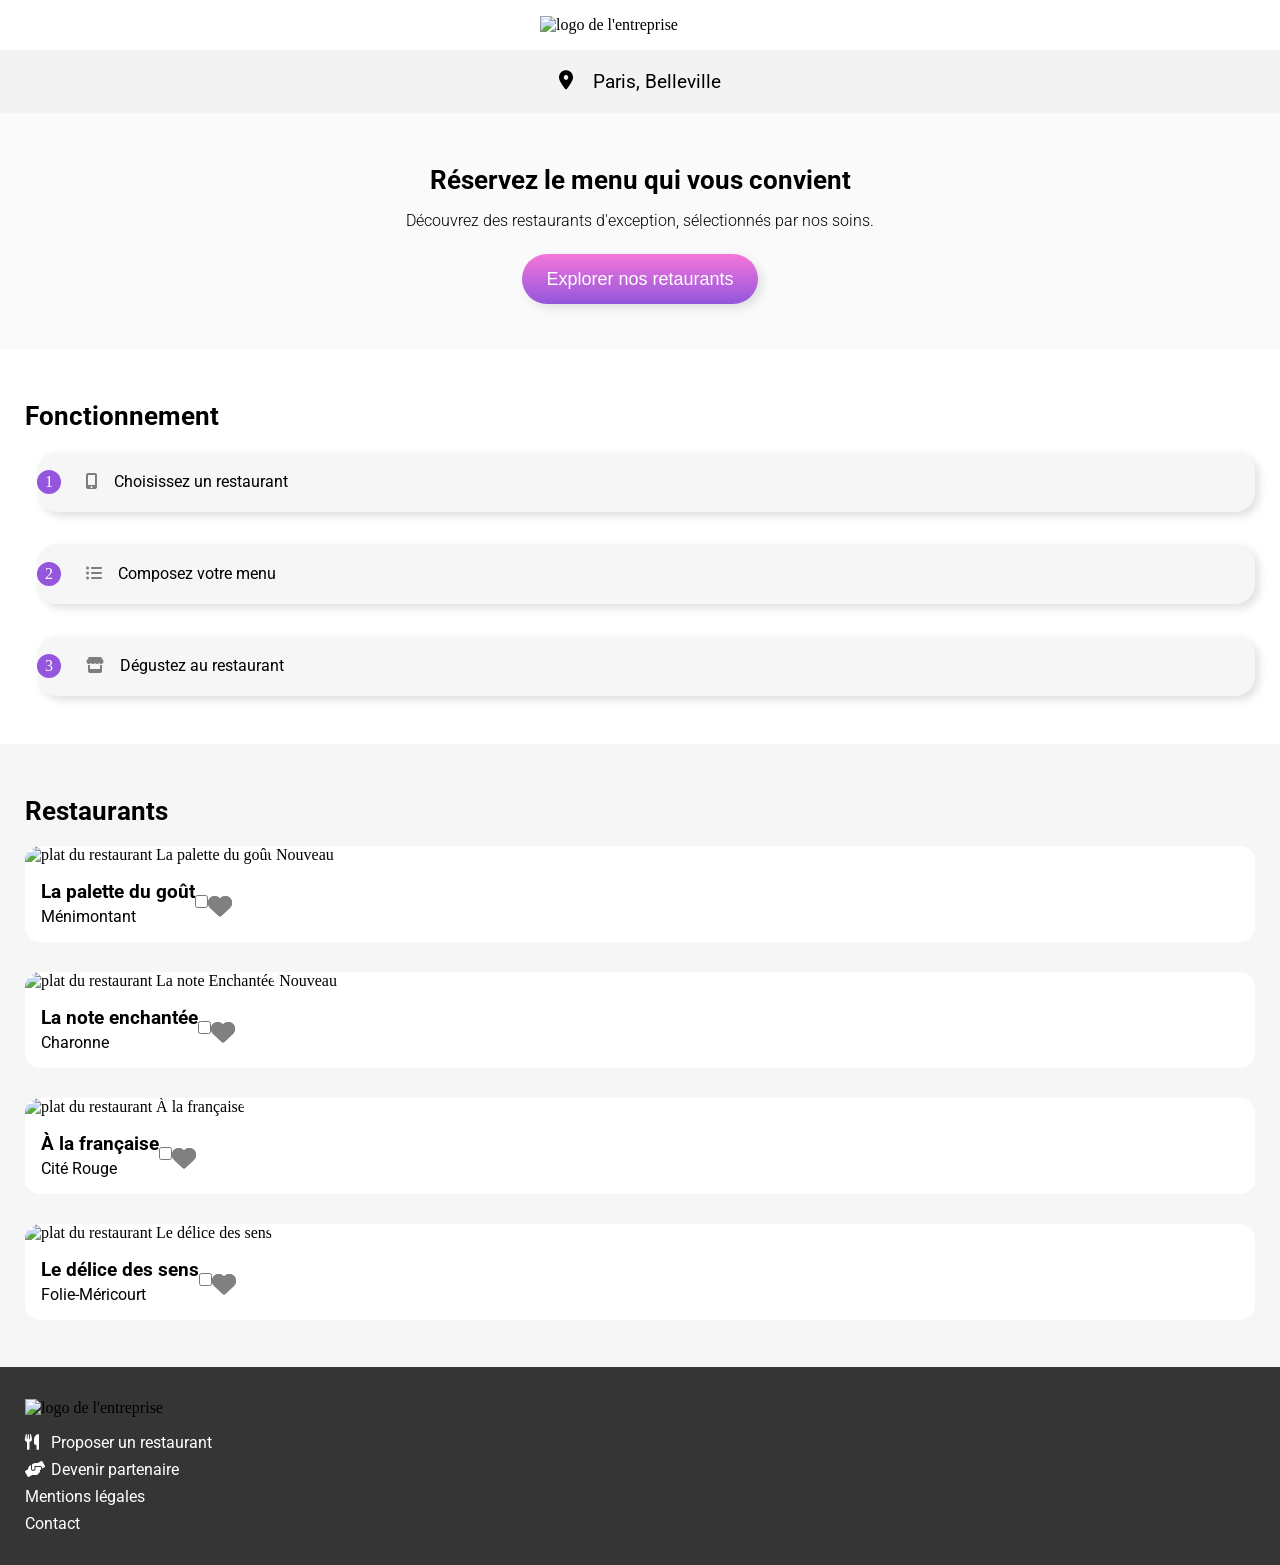
==== index.html @ 85a608c7 "suppression du test" ====
<!DOCTYPE html>
<html lang="fr">

<head>

    <meta charset="UTF-8">
    <meta name="viewport" content="width=device-width, initial-scale=1">
    <title>Oh my food</title>

    <link rel="shortcut icon" type="image/png" href="images/fauvicon.png">

    <link rel="stylesheet" type="text/css" href="style/css/accueil.css">
    <link rel="stylesheet" href="https://cdnjs.cloudflare.com/ajax/libs/font-awesome/6.0.0-beta3/css/all.min.css"
        integrity="sha512-Fo3rlrZj/k7ujTnHg4CGR2D7kSs0v4LLanw2qksYuRlEzO+tcaEPQogQ0KaoGN26/zrn20ImR1DfuLWnOo7aBA=="
        crossorigin="anonymous" referrerpolicy="no-referrer" />
    
    <link href="https://fonts.googleapis.com/css2?family=Inria+Sans:ital,wght@0,300;0,400;0,700;1,300;1,400;1,700&family=Roboto:ital,wght@0,100;0,300;0,400;0,700;1,100;1,300&display=swap" rel="stylesheet">
    <link href="https://fonts.googleapis.com/css2?family=Inria+Sans:ital,wght@0,300;0,400;0,700;1,300;1,400;1,700&family=Shrikhand&display=swap" rel="stylesheet">


</head>

<body>
    <div class="loader">
        <div class="loader__itemContainer">
            <div class="loader__item loader__item--1"></div>
            <div class="loader__item loader__item--2"></div>
            <div class="loader__item loader__item--3"></div>
        </div>
    </div>

    <header>
            <img src="images/ohmyfood.png" class="black-logo" alt="logo de l'entreprise">
    </header>

    <main>
        <section>
            <div class="lieu">
                <i class="fa-map-marker-alt fas"></i>
                <address class="city">Paris, Belleville</address>
            </div>
        </section>
        <section class="reservation">
            <div class="background">
                <h2>Réservez le menu qui vous convient</h2>
                <p class="subtitle-reservation">Découvrez des restaurants d'exception, sélectionnés par nos soins.</p>
                <a class="btn-recherche" href="#">
                    <button type="submit">
                        <span class="btn">Explorer nos retaurants</span>
                </a>
            </div>
        </section>

        <section class="fonctionnement">
            <div class="container">
                <h2 class="title-fonction">Fonctionnement</h2>
            </div>
            <div>
                <ol class="etapes">
                    <li class="filter-button">
                        <div class="step-number">1</div>
                        <i class="fa-mobile-alt fas"></i>
                        <span class="filter-text">Choisissez un restaurant</span>
                    </li>
                    <li class="filter-button">
                        <div class="step-number">2</div>
                        <i class="fa-list-ul fas"></i>
                        <span class="filter-text">Composez votre menu</span>
                    </li>
                    <li class="filter-button">
                        <div class="step-number">3</div>
                        <i class="fa-store fas"></i>
                        <span class="filter-text">Dégustez au restaurant</span>
                    </li>
                </ol>
            </div>
        </section>

        <section class="restaurants">
            <div>
                <h2 class="title">Restaurants</h2>
                <div>
                    
                    <a class="menu-carte" href="la-palette-du-gout.html">
                        <div class="background-carte">
                            <img src="images/jay-wennington-N_Y88TWmGwA-unsplash.jpg" class="img-menu" alt="plat du restaurant La palette du goût">
                            <span class="nouveau">Nouveau</span>
                            <div class="description-menu">
                                <div>
                                    <h3>La palette du goût</h3>
                                    <p>Ménimontant</p>
                                </div>
                                <label class="margin-bottom">
                                    <input class="checkbox" type="checkbox" />
                                    <i class="fa-heart far unchecked"></i>
                                    <i class="fa-heart fas checked"></i>
                                </label>
                            </div>
                        </div>
                    </a>
                    
                        

                    <a class="menu-carte" href="la-note-enchantee.html">
                        <div class="background-carte">
                            <img src="images/stil-u2Lp8tXIcjw-unsplash.jpg" class="img-menu" alt="plat du restaurant La note Enchantée">
                            <span class="nouveau">Nouveau</span>
                            <div class="description-menu">
                                <div>
                                    <h3>La note enchantée</h3>
                                    <p>Charonne</p>
                                </div>
                                <label class="margin-bottom">
                                    <input class="checkbox" type="checkbox" />
                                    <i class="fa-heart far unchecked"></i>
                                    <i class="fa-heart fas checked"></i>
                                </label>
                            </div>
                        </div>
                    </a>
                
                    <a class="menu-carte" href="a-la-française.html">
                        <div class="background-carte">
                            <img src="images/toa-heftiba-DQKerTsQwi0-unsplash.jpg" class="img-menu" alt="plat du restaurant À la française">
                            <div class="description-menu">
                                <div>
                                    <h3>À la française</h3>
                                    <p>Cité Rouge</p>
                                </div>
                                <label class="margin-bottom">
                                    <input class="checkbox" type="checkbox" />
                                    <i class="fa-heart far unchecked"></i>
                                    <i class="fa-heart fas checked"></i>
                                </label>
                            </div>
                        </div>
                    </a>

                    <a class="menu-carte" href="le-delice-des-sens.html">
                        <div class="background-carte">
                            <img src="images/louis-hansel-shotsoflouis-qNBGVyOCY8Q-unsplash.jpg" class="img-menu" alt="plat du restaurant Le délice des sens">
                            <div class="description-menu">
                                <div>
                                    <h3>Le délice des sens</h3>
                                    <p>Folie-Méricourt</p>
                                </div>
                                <label class="margin-bottom">
                                    <input class="checkbox" type="checkbox" />
                                    <i class="fa-heart far unchecked"></i>
                                    <i class="fa-heart fas checked"></i>
                                </label>
                            </div>
                        </div>
                    </a>

                </div>
            </div>
        </section>

    </main>

    <footer>
        <div class="container">
            <div>
                <img src="images/ohmyfood-blanc.png" class="logo-footer" alt="logo de l'entreprise">
            </div>
            <ul>
                <li class="item1">
                    <a href="#">
                    <i class="fa-solid fa-utensils"></i>
                    Proposer un restaurant
                    </a>
                </li>
                <li class="item2">
                    <a href="#">
                    <i class="fa-solid fa-handshake-angle"></i>
                    Devenir partenaire
                    </a>
                </li>
                <li class="item2"><a href="#">Mentions légales</a></li>
                <li class="item3"><a href="#">Contact</a></li>
            </ul>
        </div>

    </footer>

</body>

</html>
---- style/css/accueil.css ----
@charset "UTF-8";
/* Général */
* {
  margin: 0;
  padding: 0; }

h2 {
  font-size: 26px;
  font-family: "Roboto";
  padding-top: 20px;
  padding-bottom: 5px; }

h3 {
  font-size: 19px;
  padding-bottom: 4px;
  font-family: "Roboto"; }

p {
  font-size: 16px;
  font-family: "Roboto"; }

address {
  font-size: 19px;
  font-family: "Roboto"; }

button {
  background: #9356dc;
  background-image: linear-gradient(0deg, rgba(147, 86, 220, 0.9), rgba(255, 121, 218, 0.9));
  border: none;
  border-radius: 30px;
  box-shadow: 4px 4px 10px #dfdfdf;
  height: 50px;
  color: #FFF;
  font-size: 18px; }

button:hover {
  background: #9f70d7;
  background: linear-gradient(360deg, #9f70d7 0%, #ff9ce4 100%);
  box-shadow: 4px 4px 10px #dfdfdf; }

/* Footer */
footer {
  background-color: #353535;
  display: flex;
  flex-direction: column;
  padding: 32px 25px; }
  footer .logo-footer {
    width: 110px;
    margin: 0 0 16px; }

ul {
  list-style-type: none; }

li > a {
  color: #FFF;
  font-family: "Roboto"; }
  li > a .fa-utensils {
    margin-right: 8px; }
  li > a .fa-handshake-angle {
    margin-right: 2px; }

.item1 {
  margin-bottom: 8px; }

.item2 {
  margin: 8px 0; }

.item3 {
  margin-top: 8px; }

/* Header */
header {
  display: flex;
  justify-content: center;
  box-shadow: 0px 0px 10px #dfdfdf;
  padding: 16px; }
  header img {
    width: 200px; }

.lieu {
  display: flex;
  justify-content: center;
  background-color: #f3f3f3;
  padding: 20px 16px;
  font-size: 19px;
  font-style: normal !important;
  font-weight: 700; }
  .lieu address {
    font-style: normal;
    font-weight: 400; }
  .lieu .fa-map-marker-alt {
    margin-right: 20px; }

a {
  text-decoration: none;
  color: black; }

.reservation {
  display: flex;
  justify-content: center;
  text-align: center;
  padding: 32px 32px 45px 32px;
  background-color: #fafafa; }
  .reservation .subtitle-reservation {
    margin-top: 11px;
    margin-bottom: 24px;
    font-weight: 300; }
  .reservation a.btn-recherche {
    color: white !important; }
    .reservation a.btn-recherche .btn {
      font-size: 18px;
      padding: 12px 24px; }

.fonctionnement {
  padding: 32px 25px; }
  .fonctionnement .container {
    width: 100%;
    display: flex;
    text-align: left; }
  .fonctionnement .title-fonction {
    margin-top: 0; }
  .fonctionnement .step-number {
    background-color: #9356DC;
    color: white;
    border-radius: 100%;
    width: 24px;
    height: 24px;
    display: flex;
    align-items: center;
    justify-content: center;
    margin: auto 0; }
  .fonctionnement ol.etapes {
    display: flex;
    flex-direction: column;
    counter-reset: filter; }
  .fonctionnement .filter-button {
    display: flex;
    background-color: #f6f6f6;
    box-shadow: 4px 4px 8px rgba(0, 0, 0, 0.125);
    border-radius: 20px;
    height: 60px;
    margin: 16px 0 16px 12px; }
  .fonctionnement .filter-text {
    margin-top: 20px;
    font-family: "Roboto"; }
  .fonctionnement i.fa-mobile-alt {
    margin-right: 16px;
    margin-top: 21px;
    margin-left: 25px;
    color: #7e7e7e; }
  .fonctionnement i.fa-list-ul {
    margin-right: 16px;
    margin-top: 21px;
    margin-left: 25px;
    color: #7e7e7e; }
  .fonctionnement i.fa-store {
    margin-right: 16px;
    margin-top: 21px;
    margin-left: 25px;
    color: #7e7e7e; }

.restaurants {
  background-color: #f6f6f6;
  padding: 32px 25px; }
  .restaurants .menu-carte {
    display: flex;
    flex-direction: column;
    padding: 15px 0; }
  .restaurants .background-carte {
    background-color: #FFF;
    border-radius: 15px; }
  .restaurants .img-menu {
    width: 100%;
    height: 200px;
    object-fit: cover;
    border-radius: 15px 15px 0 0; }
  .restaurants .description-menu {
    display: flex;
    align-items: center;
    padding: 16px; }

.fa-heart {
  display: flex;
  justify-content: flex-end;
  align-items: center;
  font-size: x-large;
  position: absolute;
  color: gray; }

/*# sourceMappingURL=accueil.css.map */
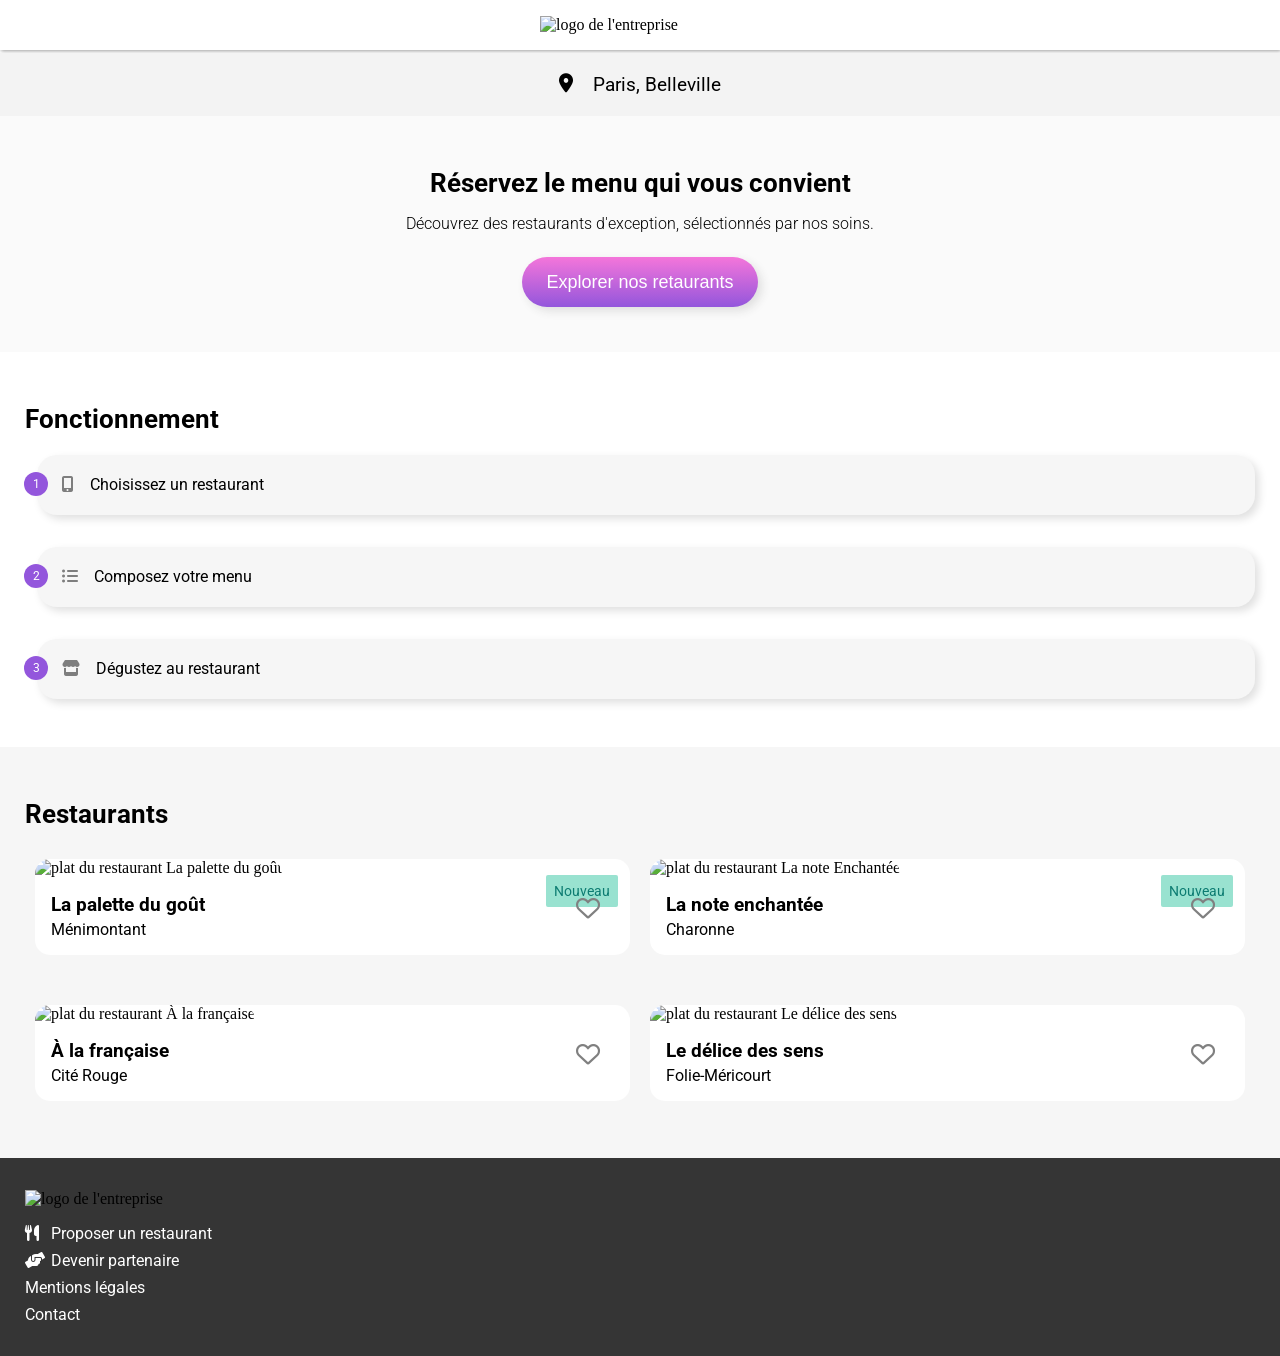
==== commit 17949b10: "Ajustement restaurants en desktop" ====
--- a/index.html
+++ b/index.html
@@ -80,7 +80,7 @@
             <div>
                 <h2 class="title">Restaurants</h2>
                 <div>
-                    
+                    <div class="restaurants-desktop">
                     <a class="menu-carte" href="la-palette-du-gout.html">
                         <div class="background-carte">
                             <img src="images/jay-wennington-N_Y88TWmGwA-unsplash.jpg" class="img-menu" alt="plat du restaurant La palette du goût">
@@ -118,7 +118,8 @@
                             </div>
                         </div>
                     </a>
-                
+                </div>
+                <div class="restaurants-desktop">
                     <a class="menu-carte" href="a-la-française.html">
                         <div class="background-carte">
                             <img src="images/toa-heftiba-DQKerTsQwi0-unsplash.jpg" class="img-menu" alt="plat du restaurant À la française">
@@ -152,7 +153,7 @@
                             </div>
                         </div>
                     </a>
-
+                </div>
                 </div>
             </div>
         </section>
--- a/style/css/accueil.css
+++ b/style/css/accueil.css
@@ -22,6 +22,14 @@
 address {
   font-size: 19px;
   font-family: "Roboto"; }
+
+.step-number {
+  font-family: "Roboto";
+  font-size: 12px; }
+
+.nouveau {
+  font-family: "Roboto";
+  font-size: 14px; }
 
 button {
   background: #9356dc;
@@ -68,15 +76,62 @@
 .item3 {
   margin-top: 8px; }
 
+/* Loader */
+.loader {
+  position: fixed;
+  height: 100vh;
+  width: 100vw;
+  background-color: rgba(255, 255, 255, 0.9);
+  animation: loader 0.01s;
+  animation-delay: 1.75s;
+  animation-fill-mode: both;
+  z-index: 10000;
+  display: flex;
+  align-items: center;
+  justify-content: center; }
+  .loader__item {
+    height: 20px;
+    width: 20px;
+    border-radius: 100%;
+    animation: jump 1s;
+    animation-iteration-count: 1; }
+    .loader__itemContainer {
+      display: flex;
+      width: 80px;
+      justify-content: space-between; }
+    .loader__item--1 {
+      background-color: #9356DC; }
+    .loader__item--2 {
+      background-color: #9356DC;
+      animation-delay: 0.25s; }
+    .loader__item--3 {
+      background-color: #9356DC;
+      animation-delay: 0.5s; }
+
+@keyframes loader {
+  to {
+    opacity: 0;
+    z-index: -10; } }
+@keyframes jump {
+  0% {
+    transform: translateY(0); }
+  25% {
+    transform: translateY(8px); }
+  75% {
+    transform: translateY(-8px); }
+  to {
+    transform: translateY(0); } }
 /* Header */
 header {
   display: flex;
   justify-content: center;
-  box-shadow: 0px 0px 10px #dfdfdf;
-  padding: 16px; }
+  box-shadow: 1px 1px 4px rgba(0, 0, 0, 0.4);
+  padding: 16px;
+  margin-bottom: 3px; }
   header img {
     width: 200px; }
 
+/* Début Main */
 .lieu {
   display: flex;
   justify-content: center;
@@ -95,6 +150,7 @@
   text-decoration: none;
   color: black; }
 
+/* Section de réservation */
 .reservation {
   display: flex;
   justify-content: center;
@@ -111,6 +167,7 @@
       font-size: 18px;
       padding: 12px 24px; }
 
+/* Section sur le fonctionnement */
 .fonctionnement {
   padding: 32px 25px; }
   .fonctionnement .container {
@@ -120,7 +177,7 @@
   .fonctionnement .title-fonction {
     margin-top: 0; }
   .fonctionnement .step-number {
-    background-color: #9356DC;
+    background: #9356DC;
     color: white;
     border-radius: 100%;
     width: 24px;
@@ -128,11 +185,14 @@
     display: flex;
     align-items: center;
     justify-content: center;
-    margin: auto 0; }
+    position: absolute;
+    left: -1px;
+    margin-top: 17px; }
   .fonctionnement ol.etapes {
     display: flex;
     flex-direction: column;
-    counter-reset: filter; }
+    counter-reset: filter;
+    position: relative; }
   .fonctionnement .filter-button {
     display: flex;
     background-color: #f6f6f6;
@@ -140,6 +200,14 @@
     border-radius: 20px;
     height: 60px;
     margin: 16px 0 16px 12px; }
+  .fonctionnement .filter-button:hover {
+    background-color: #F3E9FA; }
+  .fonctionnement .filter-button:hover .fa-mobile-alt {
+    color: #9356DC; }
+  .fonctionnement .filter-button:hover .fa-list-ul {
+    color: #9356DC; }
+  .fonctionnement .filter-button:hover .fa-store {
+    color: #9356DC; }
   .fonctionnement .filter-text {
     margin-top: 20px;
     font-family: "Roboto"; }
@@ -159,6 +227,7 @@
     margin-left: 25px;
     color: #7e7e7e; }
 
+/* Section des cartes des restaurants */
 .restaurants {
   background-color: #f6f6f6;
   padding: 32px 25px; }
@@ -168,16 +237,29 @@
     padding: 15px 0; }
   .restaurants .background-carte {
     background-color: #FFF;
-    border-radius: 15px; }
+    border-radius: 15px;
+    position: relative; }
   .restaurants .img-menu {
     width: 100%;
     height: 200px;
     object-fit: cover;
     border-radius: 15px 15px 0 0; }
+  .restaurants .nouveau {
+    background-color: #99E2D0;
+    color: #0C7B71;
+    border-radius: 2px;
+    position: absolute;
+    padding: 8px;
+    top: 16px;
+    right: 12px; }
   .restaurants .description-menu {
     display: flex;
     align-items: center;
     padding: 16px; }
+
+/* Animation coeur */
+.margin-bottom {
+  margin-bottom: 40px; }
 
 .fa-heart {
   display: flex;
@@ -185,6 +267,38 @@
   align-items: center;
   font-size: x-large;
   position: absolute;
-  color: gray; }
+  color: gray;
+  right: 30px; }
+
+.checkbox {
+  display: none; }
+
+.checked {
+  display: none;
+  transform: scale(0);
+  background: -webkit-linear-gradient(270deg, #9356dc 0%, #ff79da 100%);
+  -webkit-background-clip: text;
+  -webkit-text-fill-color: transparent; }
+
+.checkbox:checked ~ .checked {
+  transform: scale(1);
+  transition-duration: .5s;
+  display: inline-block; }
+
+.checkbox:checked ~ .unchecked {
+  display: none; }
+
+/* Fin du main */
+/* Aller voir le fichier footer.scss */
+/* Fin de la version mobile */
+/* Début de la version Desktop */
+@media screen and (min-width: 1100px) {
+  .menu-carte {
+    width: 50%;
+    margin: 10px; }
+
+  .restaurants-desktop {
+    display: flex;
+    justify-content: center; } }
 
 /*# sourceMappingURL=accueil.css.map */
